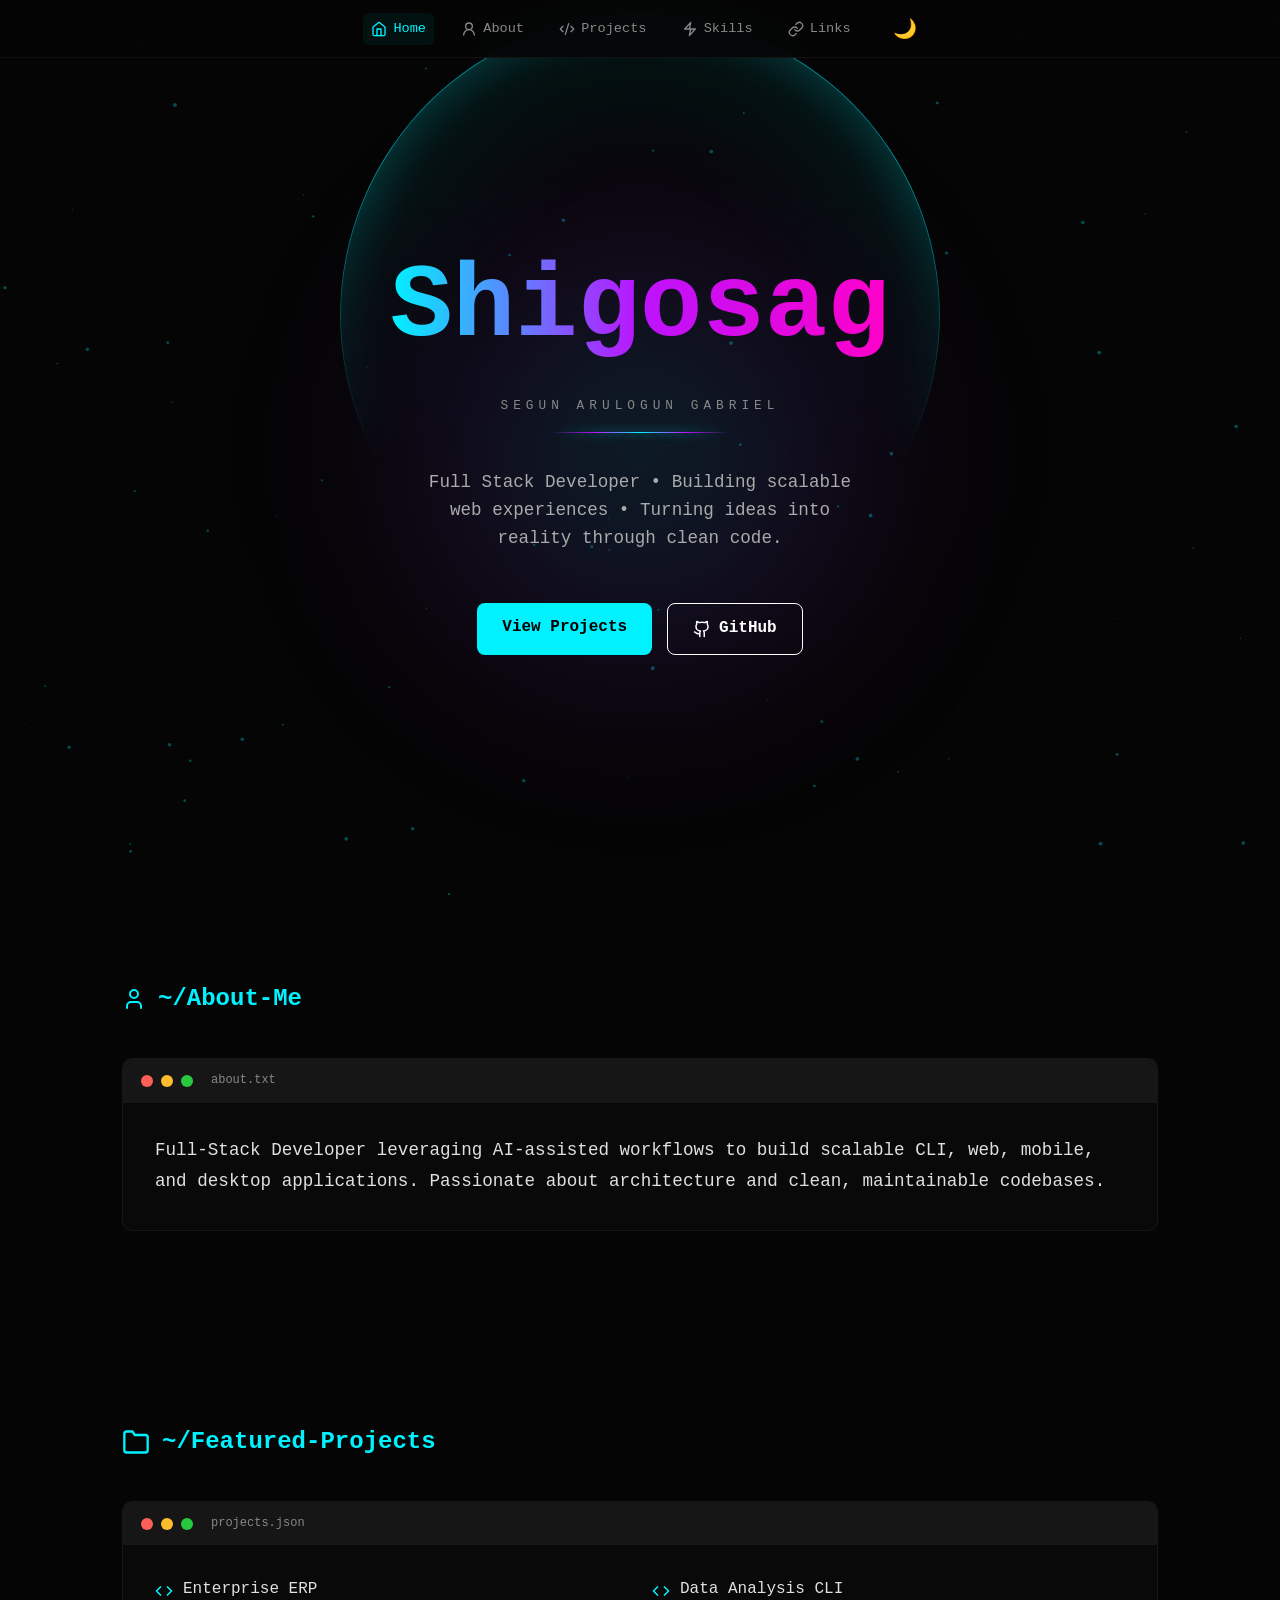
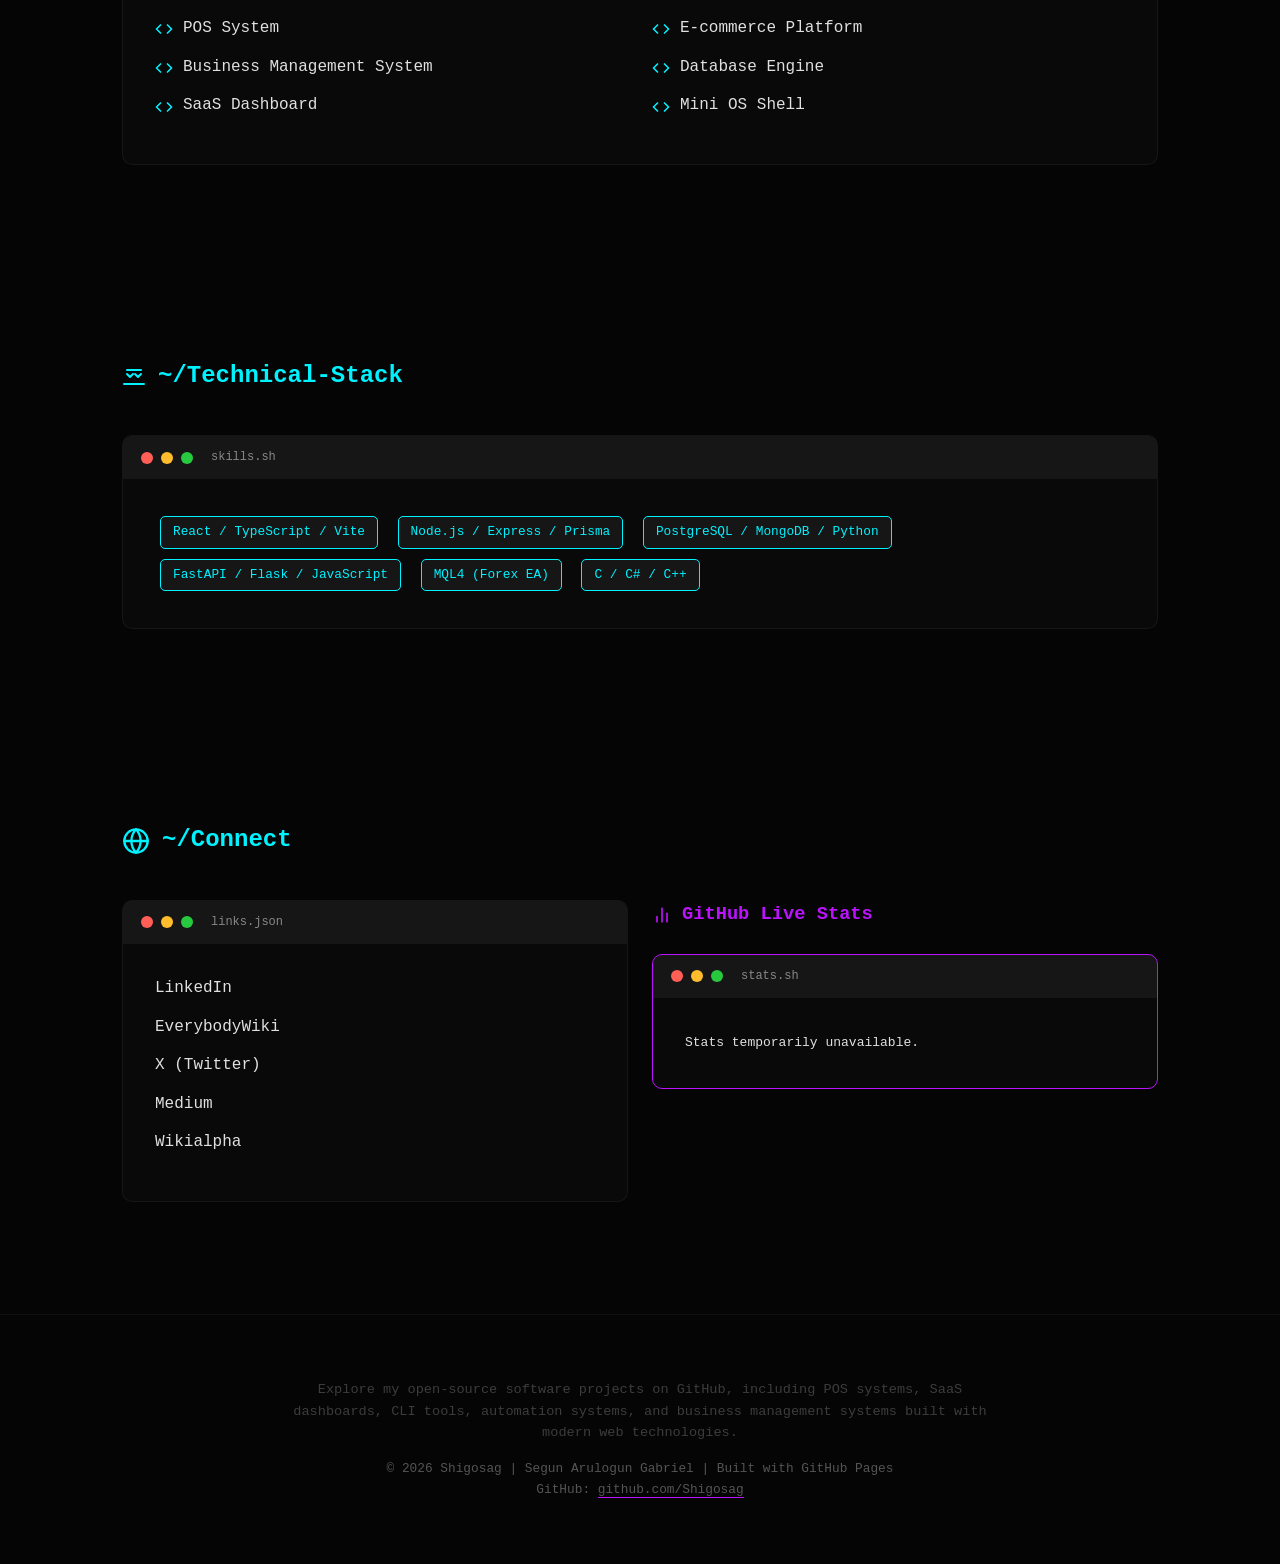
==== neonSphereCopy.html @ ab5c7b97 "Create neonSphereCopy.html" ====
<!DOCTYPE html>
<html lang="en">
<head>
  <meta charset="UTF-8" />
  <meta name="viewport" content="width=device-width, initial-scale=1.0" />

  <!-- SEO SCHEMA -->
  <script type="application/ld+json">
  {
    "@context": "https://schema.org",
    "@type": "Person",
    "name": "Segun Arulogun Gabriel",
    "alternateName": "Shigosag",
    "url": "https://shigosag.github.io",
    "jobTitle": "Entrepreneur, Civil Engineering Graduate, Forex Trader, Full-Stack Developer",
    "description": "Shigosag is a full-stack developer building SaaS, CLI tools, dashboards, and automation systems.",
    "sameAs": [
      "https://github.com/Shigosag",
      "https://github.com/Shigosag/Shigosag",
      "https://github.com/Shigosag?tab=repositories",
      "https://linkedin.com/in/segun-arulogun-gabriel-shigosag-506788a6",
      "https://about.me/Shigosag",
      "https://en.everybodywiki.com/Shigosag"
    ]
  }
  </script>
  
  <!-- SEO -->
  <meta name="description" content="Shigosag | Segun Arulogun Gabriel - Full-Stack Developer Full-Stack Developer building SaaS, dashboards, CLI tools, and automation systems. GitHub portfolio and projects." />
  <meta name="keywords" content="Shigosag, developer portfolio, full stack developer, React, Node.js, GitHub projects" />
  <meta name="author" content="Segun Arulogun Gabriel" />
  
  <!-- OpenGraph -->
  <meta property="og:title" content="Shigosag | Developer Portfolio" />
  <meta property="og:description" content="Full-Stack Developer Portfolio showcasing GitHub projects." />
  <meta property="og:type" content="website" />
  <meta property="og:url" content="https://shigosag.github.io" />
  <meta property="og:image" content="https://Shigosag.github.io/assets/magentaBlack.png" />

  <meta name="google-site-verification" content="LaGrHrJsvIYHFiWW0MfxQgDV_DBgHLH25xVqOlU0WjM" />
  <title>Shigosag | Developer Portfolio</title>

  <link rel="icon" type="image/png" sizes="32x32" href="https://shigosag.github.io/assets/magentaBlack.png">
  <link rel="icon" type="image/png" sizes="16x16" href="https://shigosag.github.io/assets/magentaBlack.png">
  <link rel="apple-touch-icon" sizes="180x180" href="https://shigosag.github.io/assets/magentaBlack.png">

    <style>
        :root {
            --bg: #050505;
            --card-bg: rgba(10, 10, 10, 0.9);
            --primary: #00f2ff;
            --secondary: #bc13fe;
            --accent: #ff00c8;
            --text: #e0e0e0;
            --glass: rgba(255, 255, 255, 0.05);
        }

        * { margin: 0; padding: 0; box-sizing: border-box; font-family: 'Inter', -apple-system, monospace; }
        
        body {
            background-color: var(--bg);
            color: var(--text);
            overflow-x: hidden;
            line-height: 1.6;
        }

        canvas { position: fixed; top: 0; left: 0; z-index: -1; }

        /* Sticky Navbar */
        nav {
            position: fixed; 
            top: 0; 
            left: 0;
            width: 100%; 
            z-index: 1000;
            background: rgba(5, 5, 5, 0.85); 
            backdrop-filter: blur(15px);
            -webkit-backdrop-filter: blur(15px);
            border-bottom: 1px solid var(--glass);
            display: flex; 
            justify-content: center; 
            align-items: center;
            padding: 0.8rem 5%;
            gap: 1.5rem;
        }

        .nav-links { display: flex; gap: 1.2rem; list-style: none; align-items: center; }
        .nav-links a { 
            text-decoration: none; 
            color: #888; 
            font-size: 0.85rem; 
            transition: 0.3s; 
            font-weight: 500;
            padding: 5px 8px;
            display: flex;
            align-items: center;
            gap: 6px;
            border-radius: 6px;
        }

        .nav-links svg { width: 16px; height: 16px; stroke-width: 2px; }
        
        .nav-links a.active, .nav-links a:hover { 
            color: var(--primary); 
            background: rgba(0, 242, 255, 0.05);
        }

        /* Hero Section Styling */
        header {
            position: relative;
            height: 100vh; 
            display: flex; 
            flex-direction: column;
            justify-content: center; 
            align-items: center; 
            text-align: center;
            overflow: hidden;
            padding: 0 20px;
        }

        /* HOLOGRAPHIC SPHERE / SEMI-DOME */
        .neon-sphere {
            position: absolute;
            width: clamp(300px, 60vw, 600px);
            height: clamp(300px, 60vw, 600px);
            border-radius: 50%;
            top: 35%;
            left: 50%;
            transform: translate(-50%, -50%);
            border: 1px solid rgba(0, 242, 255, 0.5);
            background: radial-gradient(circle at center, transparent 30%, rgba(0, 242, 255, 0.05) 60%, rgba(0, 242, 255, 0.15) 100%);
            box-shadow: 0 0 100px rgba(0, 242, 255, 0.5), inset 0 0 50px rgba(0, 242, 255, 0.2);
            -webkit-mask-image: linear-gradient(to bottom, black 30%, transparent 75%);
            mask-image: linear-gradient(to bottom, black 30%, transparent 75%);
            z-index: 1;
            pointer-events: none;
        }

        /* GRADIENT DIVIDER */
        .gradient-divider {
            width: 180px;
            height: 1.5px;
            background: linear-gradient(90deg, transparent, #bc13fe, #00f2ff, #bc13fe, transparent);
            margin: 15px auto;
            filter: drop-shadow(0 0 5px #00f2ff);
        }

        /* Large Glow Orb background */
        .glow-orb {
            position: absolute;
            width: 600px;
            height: 600px;
            background: radial-gradient(circle, rgba(0, 242, 255, 0.15) 0%, rgba(188, 19, 254, 0.1) 50%, transparent 70%);
            border-radius: 50%;
            filter: blur(80px);
            z-index: -1;
            pointer-events: none;
            animation: orb-pulse 6s infinite ease-in-out;
        }

        @keyframes orb-pulse {
            0%, 100% { transform: scale(1); opacity: 0.6; }
            50% { transform: scale(1.2); opacity: 0.9; }
        }

        .title-glitch {
            position: relative;
            z-index: 2;
            font-size: clamp(3rem, 10vw, 6.5rem);
            font-weight: 900;
            background: linear-gradient(to right, var(--primary), var(--secondary), var(--accent));
            -webkit-background-clip: text;
            -webkit-text-fill-color: transparent;
            animation: pulse 3s infinite;
            line-height: 1.2;
            padding-bottom: 0.1em;
        }

        @keyframes pulse {
            0%, 100% { opacity: 1; filter: drop-shadow(0 0 10px var(--primary)); }
            50% { opacity: 0.8; filter: drop-shadow(0 0 15px var(--secondary)); }
        }

        .terminal-card {
            background: var(--card-bg);
            border: 1px solid var(--glass);
            border-radius: 10px;
            overflow: hidden;
            margin-bottom: 2rem;
            backdrop-filter: blur(10px);
            transition: transform 0.3s ease, border-color 0.3s ease;
        }
        .terminal-card:hover { transform: translateY(-5px); border-color: var(--primary); }

        .target-flash {
            animation: flash-glow 1.5s ease-out;
        }

        @keyframes flash-glow {
            0% { box-shadow: 0 0 0px transparent; border-color: var(--glass); }
            30% { box-shadow: 0 0 30px var(--primary); border-color: var(--primary); }
            100% { box-shadow: 0 0 0px transparent; border-color: var(--glass); }
        }

        .terminal-header {
            background: rgba(255, 255, 255, 0.05);
            padding: 12px 18px;
            display: flex; gap: 8px;
            align-items: center;
        }
        .dot { width: 12px; height: 12px; border-radius: 50%; }
        .red { background: #ff5f56; } .yellow { background: #ffbd2e; } .green { background: #27c93f; }
        .terminal-body { padding: 2rem; }

        .container { max-width: 1100px; margin: 0 auto; padding: 5rem 2rem; }
        
        section, header {
            scroll-margin-top: 100px;
        }

        .grid { display: grid; grid-template-columns: repeat(auto-fit, minmax(300px, 1fr)); gap: 1.5rem; }

        .skills-tag {
            display: inline-block; padding: 5px 12px; margin: 5px;
            background: var(--glass); border: 1px solid var(--primary);
            border-radius: 5px; color: var(--primary); font-size: 0.8rem;
        }

        .btn-glow {
            padding: 12px 25px; border-radius: 8px; border: none;
            background: var(--primary); color: #000; font-weight: bold;
            cursor: pointer; transition: 0.3s; text-decoration: none;
            display: inline-block; margin-top: 1rem;
        }
        .btn-glow:hover { box-shadow: 0 0 20px var(--primary); }

        .list-unstyled { list-style: none; }
        .list-unstyled li { margin-bottom: 12px; display: flex; align-items: center; gap: 10px; }
        .list-unstyled a { color: var(--text); text-decoration: none; border-bottom: 1px solid transparent; display: flex; align-items: center; gap: 8px;}
        .list-unstyled a:hover { border-bottom: 1px solid var(--secondary); color: var(--secondary); }
        .list-unstyled svg { width: 18px; height: 18px; color: var(--primary); }

        footer { text-align: center; padding: 4rem; color: #555; font-size: 0.8rem; border-top: 1px solid var(--glass); }

        @media (max-width: 600px) {
            .nav-links { gap: 0.6rem; }
            .nav-links a span { display: inline !important; font-size: 0.65rem; } 
            .nav-links a { font-size: 0.7rem; gap: 3px; padding: 4px; flex-direction: column; }
            .nav-links svg { width: 14px; height: 14px; }
        }
    </style>
</head>
<body>

    <canvas id="particles"></canvas>

    <nav>
        <ul class="nav-links">
            <li><a href="#home" class="active">
                <svg xmlns="http://www.w3.org/2000/svg" viewBox="0 0 24 24" fill="none" stroke="currentColor" stroke-linecap="round" stroke-linejoin="round"><path d="m3 9 9-7 9 7v11a2 2 0 0 1-2 2H5a2 2 0 0 1-2-2z"/><polyline points="9 22 9 12 15 12 15 22"/></svg>
                <span>Home</span></a>
            </li>
            <li><a href="#about">
                <svg xmlns="http://www.w3.org/2000/svg" viewBox="0 0 24 24" fill="none" stroke="currentColor" stroke-linecap="round" stroke-linejoin="round"><circle cx="12" cy="8" r="5"/><path d="M20 21a8 8 0 0 0-16 0"/></svg>
                <span>About</span></a>
            </li>
            <li><a href="#projects">
                <svg xmlns="http://www.w3.org/2000/svg" viewBox="0 0 24 24" fill="none" stroke="currentColor" stroke-linecap="round" stroke-linejoin="round"><path d="m18 16 4-4-4-4"/><path d="m6 8-4 4 4 4"/><path d="m14.5 4-5 16"/></svg>
                <span>Projects</span></a>
            </li>
            <li><a href="#skills">
                <svg xmlns="http://www.w3.org/2000/svg" viewBox="0 0 24 24" fill="none" stroke="currentColor" stroke-linecap="round" stroke-linejoin="round"><path d="m13 2-2 10h9L11 22l2-10H4L13 2z"/></svg>
                <span>Skills</span></a>
            </li>
            <li><a href="#links">
                <svg xmlns="http://www.w3.org/2000/svg" viewBox="0 0 24 24" fill="none" stroke="currentColor" stroke-linecap="round" stroke-linejoin="round"><path d="M10 13a5 5 0 0 0 7.54.54l3-3a5 5 0 0 0-7.07-7.07l-1.72 1.71"/><path d="M14 11a5 5 0 0 0-7.54-.54l-3 3a5 5 0 0 0 7.07 7.07l1.71-1.71"/></svg>
                <span>Links</span></a>
            </li>
        </ul>
        <button onclick="toggleMode()" style="background:none; border:none; cursor:pointer; font-size:1.2rem; margin-left:10px">🌙</button>
    </nav>

    <header id="home">
        <div class="glow-orb"></div>
        
        <!-- HOLOGRAPHIC SPHERE / SEMI-DOME -->
        <div class="neon-sphere"></div>
        
        <h1 class="title-glitch" style="margin-bottom: 8px;">Shigosag</h1>
        
        <p style="letter-spacing: 5px; color: #888; margin-top: 8px; font-weight: 500; font-size: 0.8rem; position: relative; z-index: 2;">SEGUN ARULOGUN GABRIEL</p>
        
        <!-- GRADIENT DIVIDER -->
        <div class="gradient-divider"></div>

        <p style="margin-top: 20px; color: #aaa; text-align: center; line-height: 1.6; font-size: clamp(0.85rem, 2.8vw, 1.1rem); position: relative; z-index: 2;">
            <span style="display: block;">Full Stack Developer • Building scalable</span>
            <span style="display: block;">web experiences • Turning ideas into</span>
            <span style="display: block;">reality through clean code.</span>
        </p>
        
        <div style="margin-top: 35px; display: flex; gap: 15px; position: relative; z-index: 2;">
            <a href="#projects" class="btn-glow">View Projects</a>
            <a href="https://github.com/Shigosag" target="_blank" class="btn-glow github-btn" style="background:transparent; border:1px solid #fff; color:#fff; display: flex; align-items: center; gap: 8px;">
                <svg xmlns="http://www.w3.org/2000/svg" width="18" height="18" viewBox="0 0 24 24" fill="none" stroke="currentColor" stroke-width="2" stroke-linecap="round" stroke-linejoin="round"><path d="M15 22v-4a4.8 4.8 0 0 0-1-3.5c3 0 6-2 6-5.5.08-1.25-.27-2.48-1-3.5.28-1.15.28-2.35 0-3.5 0 0-1 0-3 1.5-2.64-.5-5.36-.5-8 0C6 2 5 2 5 2c-.3 1.15-.3 2.35 0 3.5A5.403 5.403 0 0 0 4 9c0 3.5 3 5.5 6 5.5-.39.49-.68 1.05-.85 1.65-.17.6-.22 1.23-.15 1.85v4"/><path d="M9 18c-4.51 2-5-2-7-2"/></svg>
                GitHub
            </a>
        </div>
    </header>

    <section class="container" id="about">
        <h2 style="margin-bottom: 2.5rem; color: var(--primary); display: flex; align-items: center; gap: 12px;">
            <svg xmlns="http://www.w3.org/2000/svg" width="24" height="24" viewBox="0 0 24 24" fill="none" stroke="currentColor" stroke-width="2" stroke-linecap="round" stroke-linejoin="round"><path d="M19 21v-2a4 4 0 0 0-4-4H9a4 4 0 0 0-4 4v2"/><circle cx="12" cy="7" r="4"/></svg>
            ~/About-Me
        </h2>
        <div class="terminal-card">
            <div class="terminal-header">
                <div class="dot red"></div><div class="dot yellow"></div><div class="dot green"></div>
                <span style="font-size: 0.75rem; color: #888; margin-left: 10px; font-family: monospace;">about.txt</span>
            </div>
            <div class="terminal-body">
                <p style="font-size: 1.1rem; line-height: 1.8;">
                    Full-Stack Developer leveraging AI-assisted workflows to build scalable CLI, web, mobile, and desktop applications. Passionate about architecture and clean, maintainable codebases.
                </p>
            </div>
        </div>
    </section>

    <section class="container" id="projects">
        <h2 style="margin-bottom: 2.5rem; color: var(--primary); display: flex; align-items: center; gap: 12px;">
            <svg xmlns="http://www.w3.org/2000/svg" width="28" height="28" viewBox="0 0 24 24" fill="none" stroke="currentColor" stroke-width="2" stroke-linecap="round" stroke-linejoin="round"><path d="M22 19a2 2 0 0 1-2 2H4a2 2 0 0 1-2-2V5a2 2 0 0 1 2-2h5l2 3h9a2 2 0 0 1 2 2z"/></svg>
            ~/Featured-Projects
        </h2>
        <div class="terminal-card">
            <div class="terminal-header">
                <div class="dot red"></div><div class="dot yellow"></div><div class="dot green"></div>
                <span style="font-size: 0.75rem; color: #888; margin-left: 10px; font-family: monospace;">projects.json</span>
            </div>
            <div class="terminal-body">
                <div class="grid">
                    <ul class="list-unstyled">
                        <li><svg viewBox="0 0 24 24" fill="none" stroke="currentColor" stroke-width="2"><polyline points="16 18 22 12 16 6"/><polyline points="8 6 2 12 8 18"/></svg><a href="https://github.com/Shigosag/ShigosagNexusERP" target="_blank">Enterprise ERP</a></li>
                        <li><svg viewBox="0 0 24 24" fill="none" stroke="currentColor" stroke-width="2"><polyline points="16 18 22 12 16 6"/><polyline points="8 6 2 12 8 18"/></svg><a href="https://github.com/Shigosag/Shigosag-Pos" target="_blank">POS System</a></li>
                        <li><svg viewBox="0 0 24 24" fill="none" stroke="currentColor" stroke-width="2"><polyline points="16 18 22 12 16 6"/><polyline points="8 6 2 12 8 18"/></svg><a href="https://github.com/Shigosag/Business-Management-System" target="_blank">Business Management System</a></li>
                        <li><svg viewBox="0 0 24 24" fill="none" stroke="currentColor" stroke-width="2"><polyline points="16 18 22 12 16 6"/><polyline points="8 6 2 12 8 18"/></svg><a href="https://github.com/Shigosag/Saasflow-Pro" target="_blank">SaaS Dashboard</a></li>
                    </ul>
                    <ul class="list-unstyled">
                        <li><svg viewBox="0 0 24 24" fill="none" stroke="currentColor" stroke-width="2"><polyline points="16 18 22 12 16 6"/><polyline points="8 6 2 12 8 18"/></svg><a href="https://github.com/Shigosag/AnalyticsCLI" target="_blank">Data Analysis CLI</a></li>
                        <li><svg viewBox="0 0 24 24" fill="none" stroke="currentColor" stroke-width="2"><polyline points="16 18 22 12 16 6"/><polyline points="8 6 2 12 8 18"/></svg><a href="https://github.com/Shigosag/Shigosag-Shop" target="_blank">E-commerce Platform</a></li>
                        <li><svg viewBox="0 0 24 24" fill="none" stroke="currentColor" stroke-width="2"><polyline points="16 18 22 12 16 6"/><polyline points="8 6 2 12 8 18"/></svg><a href="https://github.com/Shigosag/ShigosagDB" target="_blank">Database Engine</a></li>
                        <li><svg viewBox="0 0 24 24" fill="none" stroke="currentColor" stroke-width="2"><polyline points="16 18 22 12 16 6"/><polyline points="8 6 2 12 8 18"/></svg><a href="https://github.com/Shigosag/Mini-Shell" target="_blank">Mini OS Shell</a></li>
                    </ul>
                </div>
            </div>
        </div>
    </section>

    <section class="container" id="skills">
        <h2 style="margin-bottom: 2.5rem; color: var(--primary); display: flex; align-items: center; gap: 12px;">
            <svg xmlns="http://www.w3.org/2000/svg" width="24" height="24" viewBox="0 0 24 24" fill="none" stroke="currentColor" stroke-width="2" stroke-linecap="round" stroke-linejoin="round"><path d="M2 20h20"/><path d="m5 10 3 3 3-3"/><path d="m13 10 3 3 3-3"/><path d="M5 6h14"/></svg>
            ~/Technical-Stack
        </h2>
        <div class="terminal-card">
            <div class="terminal-header">
                <div class="dot red"></div><div class="dot yellow"></div><div class="dot green"></div>
                <span style="font-size: 0.75rem; color: #888; margin-left: 10px; font-family: monospace;">skills.sh</span>
            </div>
            <div class="terminal-body">
                <div class="skills">
                    <span class="skills-tag">React / TypeScript / Vite</span>
                    <span class="skills-tag">Node.js / Express / Prisma</span>
                    <span class="skills-tag">PostgreSQL / MongoDB / Python</span>
                    <span class="skills-tag">FastAPI / Flask / JavaScript</span>
                    <span class="skills-tag">MQL4 (Forex EA)</span>
                    <span class="skills-tag">C / C# / C++</span>
                </div>
            </div>
        </div>
    </section>

    <section class="container" id="links">
        <!-- Main Section Header -->
        <h2 style="margin-bottom: 2.5rem; color: var(--primary); display: flex; align-items: center; gap: 12px;">
            <svg xmlns="http://www.w3.org/2000/svg" width="28" height="28" viewBox="0 0 24 24" fill="none" stroke="currentColor" stroke-width="2" stroke-linecap="round" stroke-linejoin="round"><circle cx="12" cy="12" r="10"/><line x1="2" y1="12" x2="22" y2="12"/><path d="M12 2a15.3 15.3 0 0 1 4 10 15.3 15.3 0 0 1-4 10 15.3 15.3 0 0 1-4-10 15.3 15.3 0 0 1 4-10z"/></svg>
            ~/Connect
        </h2>

        <div class="grid">
            <!-- SOCIAL LINKS CARD -->
            <div class="terminal-card">
                <div class="terminal-header">
                    <div class="dot red"></div><div class="dot yellow"></div><div class="dot green"></div>
                    <span style="font-size: 0.75rem; color: #888; margin-left: 10px; font-family: monospace;">links.json</span>
                </div>
                <div class="terminal-body">
                    <ul class="list-unstyled">
                        <li><a href="https://linkedin.com/in/segun-arulogun-gabriel-shigosag-506788a6" target="_blank">LinkedIn</a></li>
                        <li><a href="https://en.everybodywiki.com/Shigosag" target="_blank">EverybodyWiki</a></li>
                        <li><a href="https://x.com/@Shigosag" target="_blank">X (Twitter)</a></li>
                        <li><a href="https://medium.com/@Shigosag" target="_blank">Medium</a></li>
                        <li><a href="https://wikialpha.co/wiki/Shigosag" target="_blank">Wikialpha</a></li>
                    </ul>
                </div>
            </div>

            <!-- GITHUB STATS CARD -->
       <div>
            <h3 style="color: var(--secondary); margin-bottom: 1.5rem; display: flex; align-items: center; gap: 10px;">
                 <svg xmlns="http://www.w3.org/2000/svg" width="20" height="20" viewBox="0 0 24 24" fill="none" stroke="currentColor" stroke-width="2" stroke-linecap="round" stroke-linejoin="round"><line x1="18" y1="20" x2="18" y2="10"/><line x1="12" y1="20" x2="12" y2="4"/><line x1="6" y1="20" x2="6" y2="14"/></svg>
                 GitHub Live Stats
            </h3>
            <div class="terminal-card" style="border-color: var(--secondary);">
                <div class="terminal-header">
                    <div class="dot red"></div><div class="dot yellow"></div><div class="dot green"></div>
                    <span style="font-size: 0.75rem; color: #888; margin-left: 10px; font-family: monospace;">stats.sh</span>
                </div>
                <div class="terminal-body">                    
                    <div id="github-stats-box" style="font-family: monospace; color: var(--text); line-height: 2;">
                        <div id="repos">📦 Public Repos: Loading...</div>
                        <div id="followers">👥 Followers: Loading...</div>
                        <div id="gists">📝 Public Gists: Loading...</div>
                        <a href="https://github.com/Shigosag" target="_blank" class="btn-glow" style="margin-top: 15px; font-size: 0.8rem; padding: 8px 15px; background: var(--secondary); color: #fff;">Visit Profile</a>
                       </div>
                    </div>
                </div>
            </div>
        </div>
    </section>

    <footer>
        <!-- SEO Description -->
        <p style="max-width: 700px; margin: 0 auto 15px; opacity: 0.7; font-size: 0.85rem;">
            Explore my open-source software projects on GitHub, including POS systems, SaaS dashboards, 
            CLI tools, automation systems, and business management systems built with modern web technologies.
        </p>
        <p>© 2026 Shigosag | Segun Arulogun Gabriel | Built with GitHub Pages</p>
        <p>GitHub: <a href="https://github.com/Shigosag" target="_blank" style="color: inherit; text-decoration: none; border-bottom: 1px solid var(--secondary);">github.com/Shigosag</a></p>
    </footer>

    <script>
        const canvas = document.getElementById('particles');
        const ctx = canvas.getContext('2d');
        let particles = [];

        function initParticles() {
            canvas.width = window.innerWidth;
            canvas.height = window.innerHeight;
            particles = [];
            for (let i = 0; i < 100; i++) {
                particles.push({
                    x: Math.random() * canvas.width,
                    y: Math.random() * canvas.height,
                    size: Math.random() * 2,
                    speedX: (Math.random() - 0.5) * 0.5,
                    speedY: (Math.random() - 0.5) * 0.5
                });
            }
        }

        function animate() {
            ctx.clearRect(0, 0, canvas.width, canvas.height);
            ctx.fillStyle = 'rgba(0, 242, 255, 0.3)';
            particles.forEach(p => {
                p.x += p.speedX; p.y += p.speedY;
                if (p.x < 0 || p.x > canvas.width) p.speedX *= -1;
                if (p.y < 0 || p.y > canvas.height) p.speedY *= -1;
                ctx.beginPath(); ctx.arc(p.x, p.y, p.size, 0, Math.PI * 2); ctx.fill();
            });
            requestAnimationFrame(animate);
        }

        const sections = document.querySelectorAll('section, header');
        const navLi = document.querySelectorAll('.nav-links a');
        
        window.onscroll = () => {
            let current = "";
            if ((window.innerHeight + window.scrollY) >= document.body.offsetHeight - 60) {
                current = "links";
            } else {
                sections.forEach(section => {
                    const sectionTop = section.offsetTop;
                    if (window.scrollY >= sectionTop - 150) {
                        current = section.getAttribute('id');
                    }
                });
            }

            // UPDATES THE URL HASH
            if (current) history.replaceState(null, null, `#${current}`);
          
            navLi.forEach(a => {
                a.classList.remove('active');
                if (a.getAttribute('href') === `#${current}`) {
                    a.classList.add('active');
                }
            });
        };

        navLi.forEach(link => {
            link.addEventListener('click', (e) => {
                e.preventDefault();
                const targetId = link.getAttribute('href');
                const targetSection = document.querySelector(targetId);
                if (targetSection) {
                    targetSection.scrollIntoView({ behavior: 'smooth' });
                    navLi.forEach(nav => nav.classList.remove('active'));
                    link.classList.add('active');
                    const card = targetSection.querySelector('.terminal-card');
                    if (card) {
                        card.classList.remove('target-flash');
                        void card.offsetWidth;
                        card.classList.add('target-flash');
                    }
                }
            });
        });

        window.addEventListener('resize', initParticles);
        initParticles();
        animate();

        function toggleMode() {
            const html = document.documentElement;
            const isLight = html.classList.toggle('light-mode');

            html.style.filter = isLight ? 'invert(1)' : 'invert(0)';
          
            // Toggle the emoji too
            const btn = document.querySelector('nav button');
            btn.innerText = isLight ? '☀️' : '🌙';
        }

        // Fetch GitHub Stats
        const username = 'Shigosag';
        fetch(`https://api.github.com/users/${username}`)
            .then(res => res.json())
            .then(d => {
                document.getElementById("repos").innerText = "📦 Public Repos: " + (d.public_repos || 0);
                document.getElementById("followers").innerText = "👥 Followers: " + (d.followers || 0);
                document.getElementById("gists").innerText = "📝 Public Gists: " + (d.public_gists || 0);
            })
            .catch(() => {
                document.getElementById("github-stats-box").innerText = "Stats temporarily unavailable.";
            });
    </script>
</body>
</html>
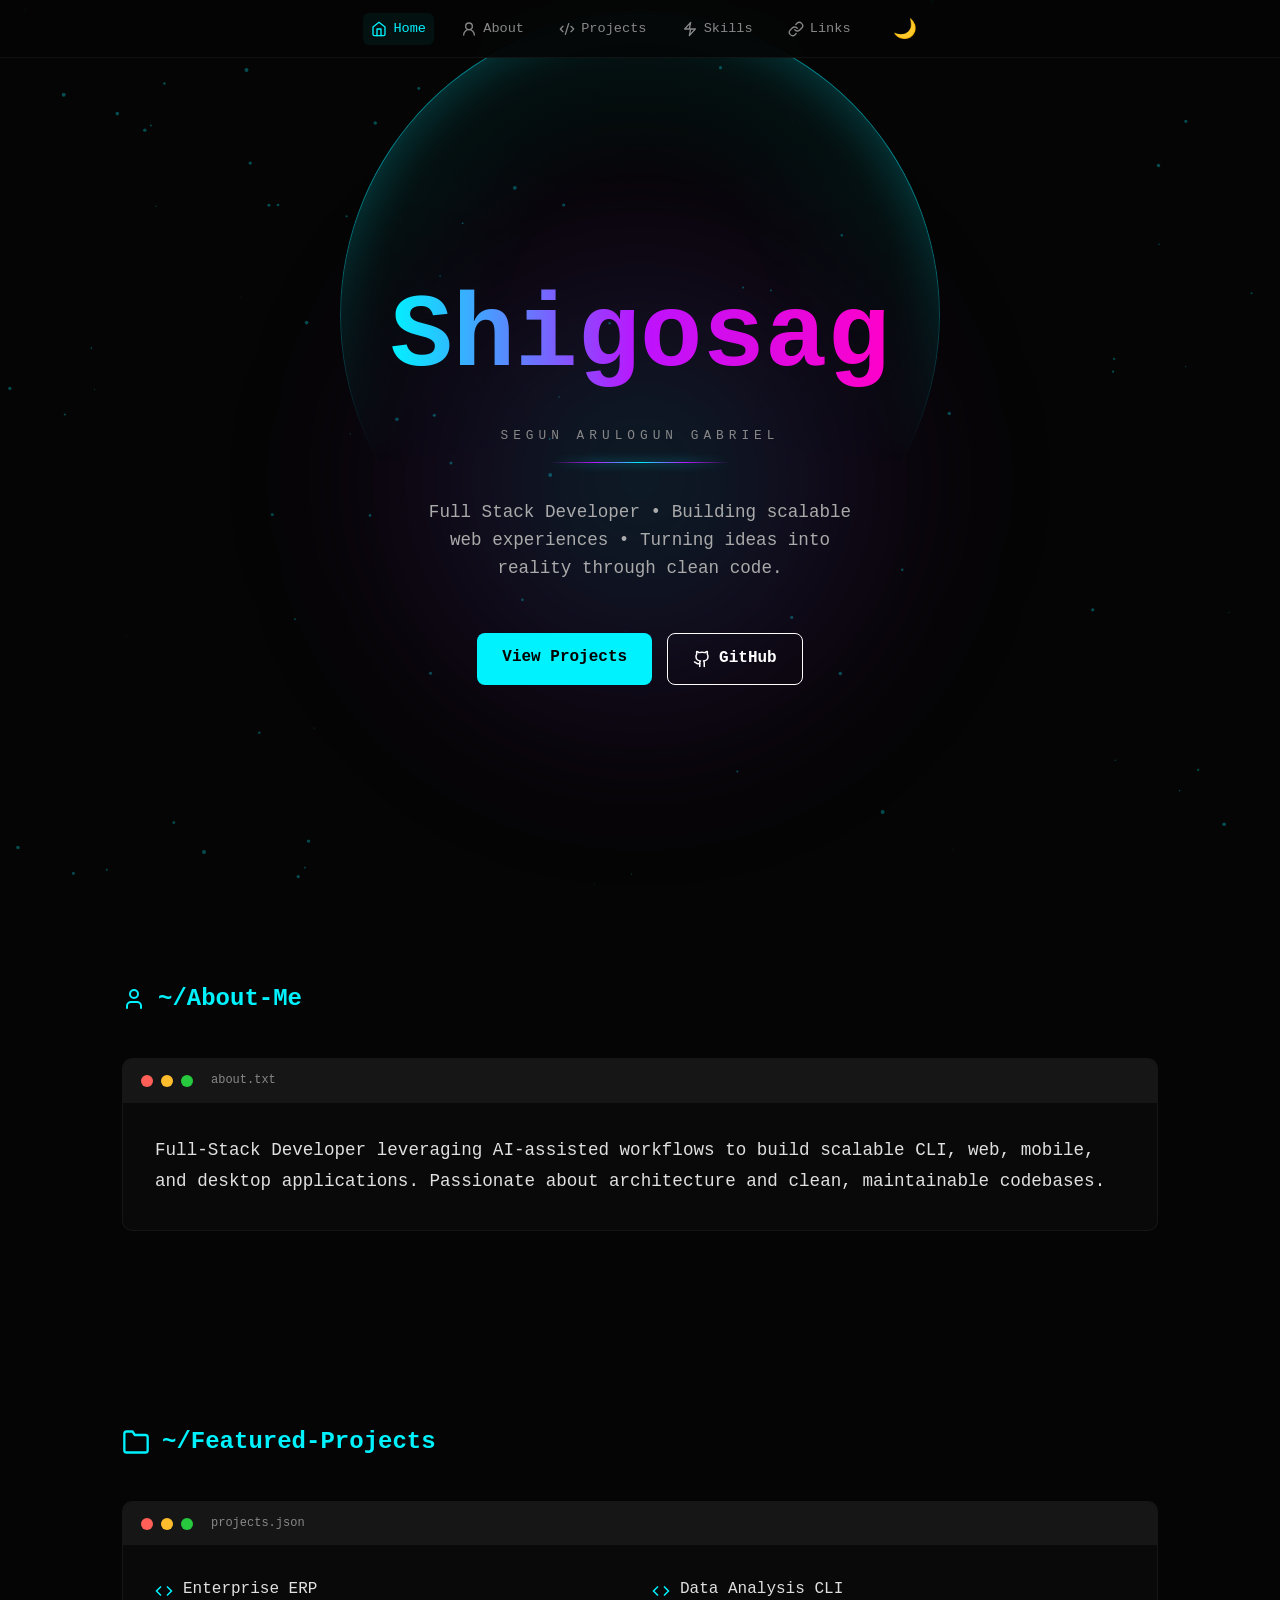
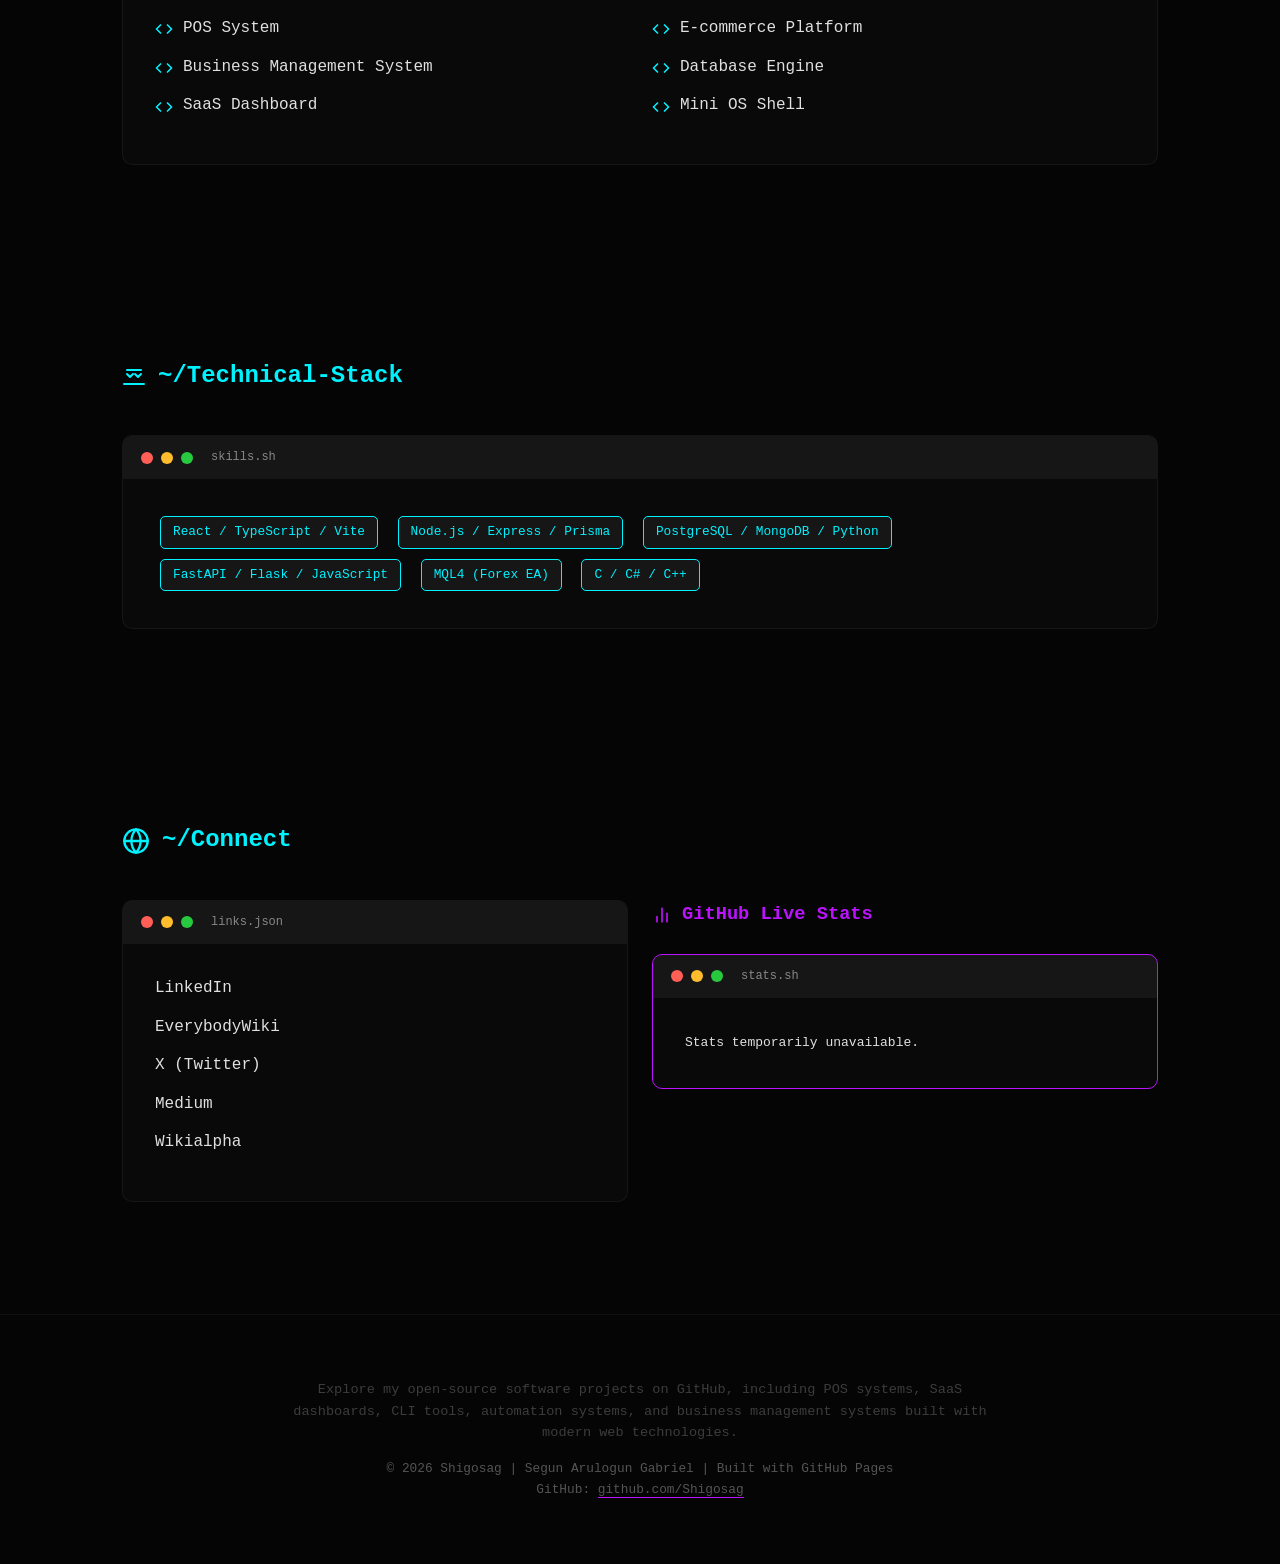
==== commit 141cadee: "Update neonSphereCopy.html" ====
--- a/neonSphereCopy.html
+++ b/neonSphereCopy.html
@@ -108,14 +108,14 @@
         /* Hero Section Styling */
         header {
             position: relative;
-            height: 100vh; 
+            min-height: 100vh; 
             display: flex; 
             flex-direction: column;
             justify-content: center; 
             align-items: center; 
             text-align: center;
             overflow: hidden;
-            padding: 0 20px;
+            padding: 100px 20px 40px 20px;
         }
 
         /* HOLOGRAPHIC SPHERE / SEMI-DOME */
@@ -247,6 +247,19 @@
             .nav-links a span { display: inline !important; font-size: 0.65rem; } 
             .nav-links a { font-size: 0.7rem; gap: 3px; padding: 4px; flex-direction: column; }
             .nav-links svg { width: 14px; height: 14px; }
+        }
+
+        /* Fix for landscape/rotated mobile view */
+        @media (max-height: 500px) and (orientation: landscape) {
+            header {
+                padding-top: 120px; /* Extra space for the navbar in landscape */
+            }
+            .neon-sphere {
+                top: 60%; /* Moves the sphere lower so it doesn't hide under nav */
+            }
+            .title-glitch {
+                font-size: clamp(2rem, 8vw, 4rem); /* Slightly smaller text for landscape */
+            }
         }
     </style>
 </head>
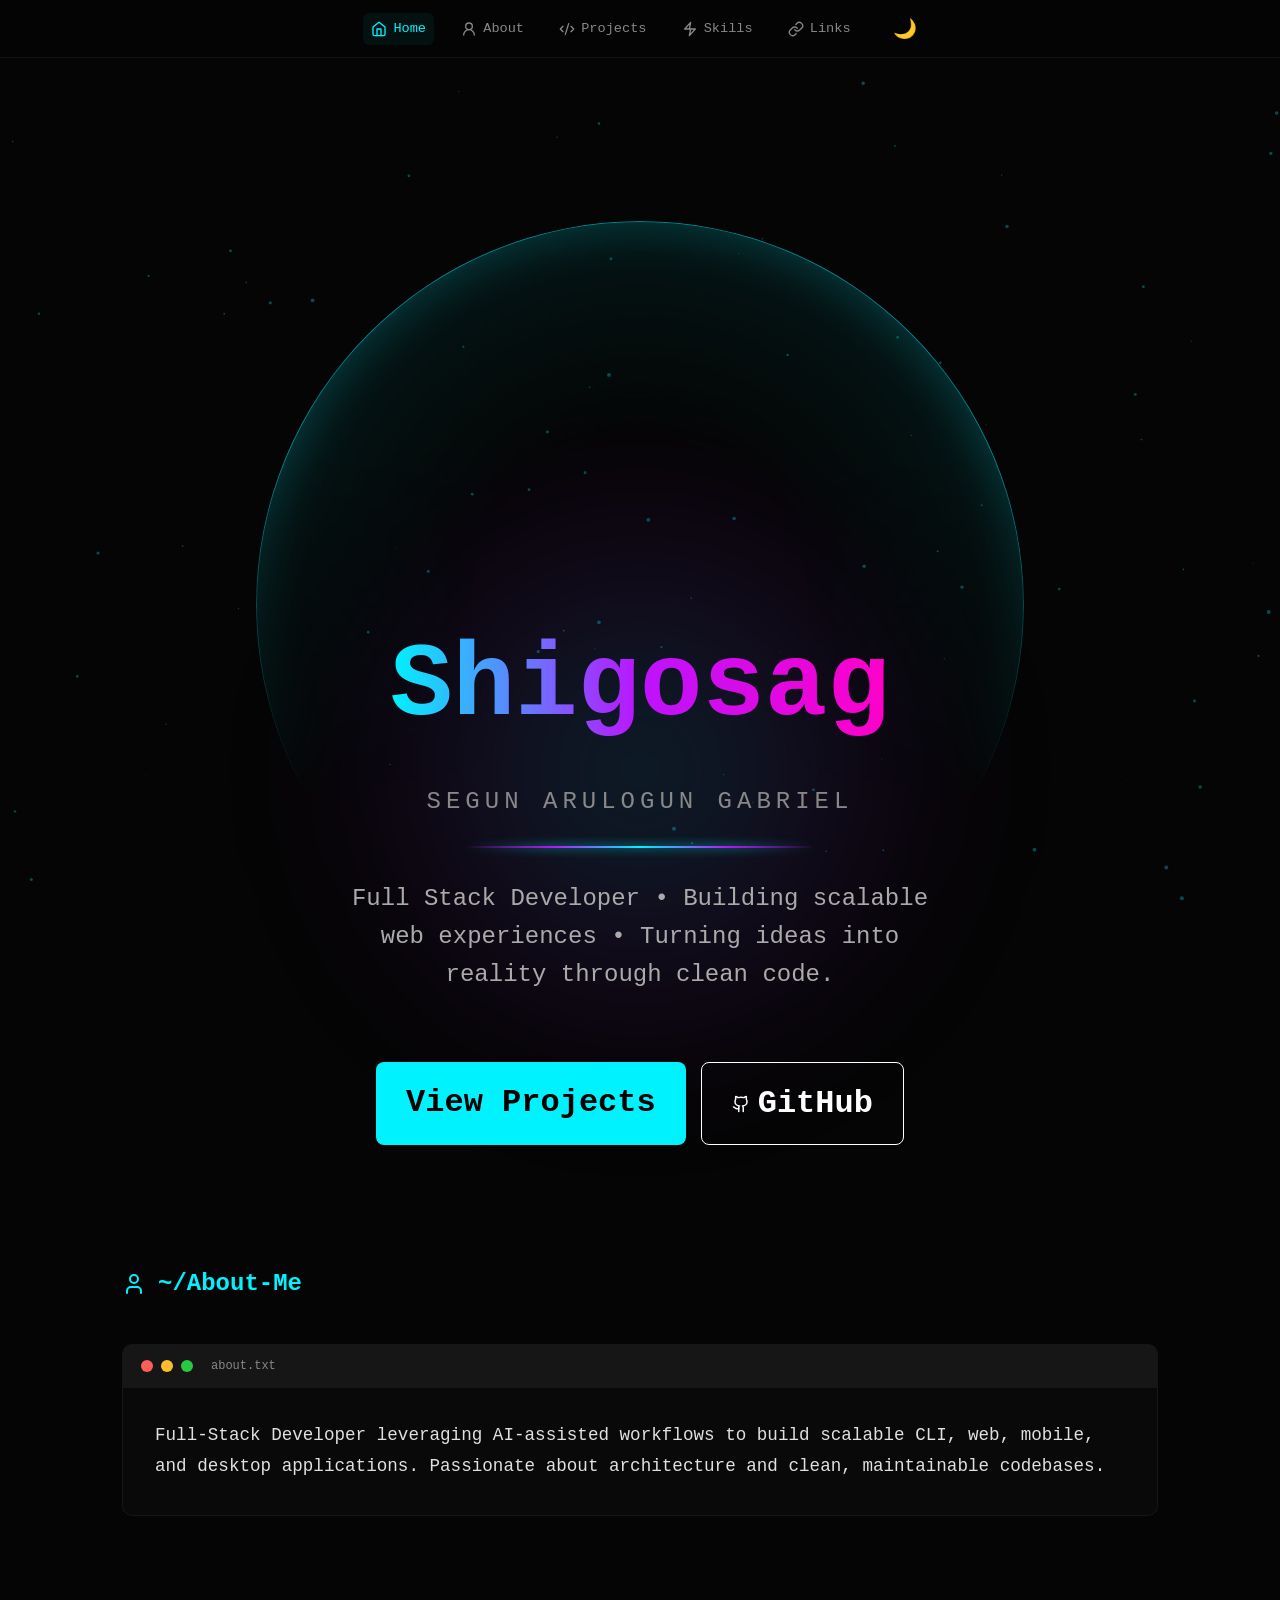
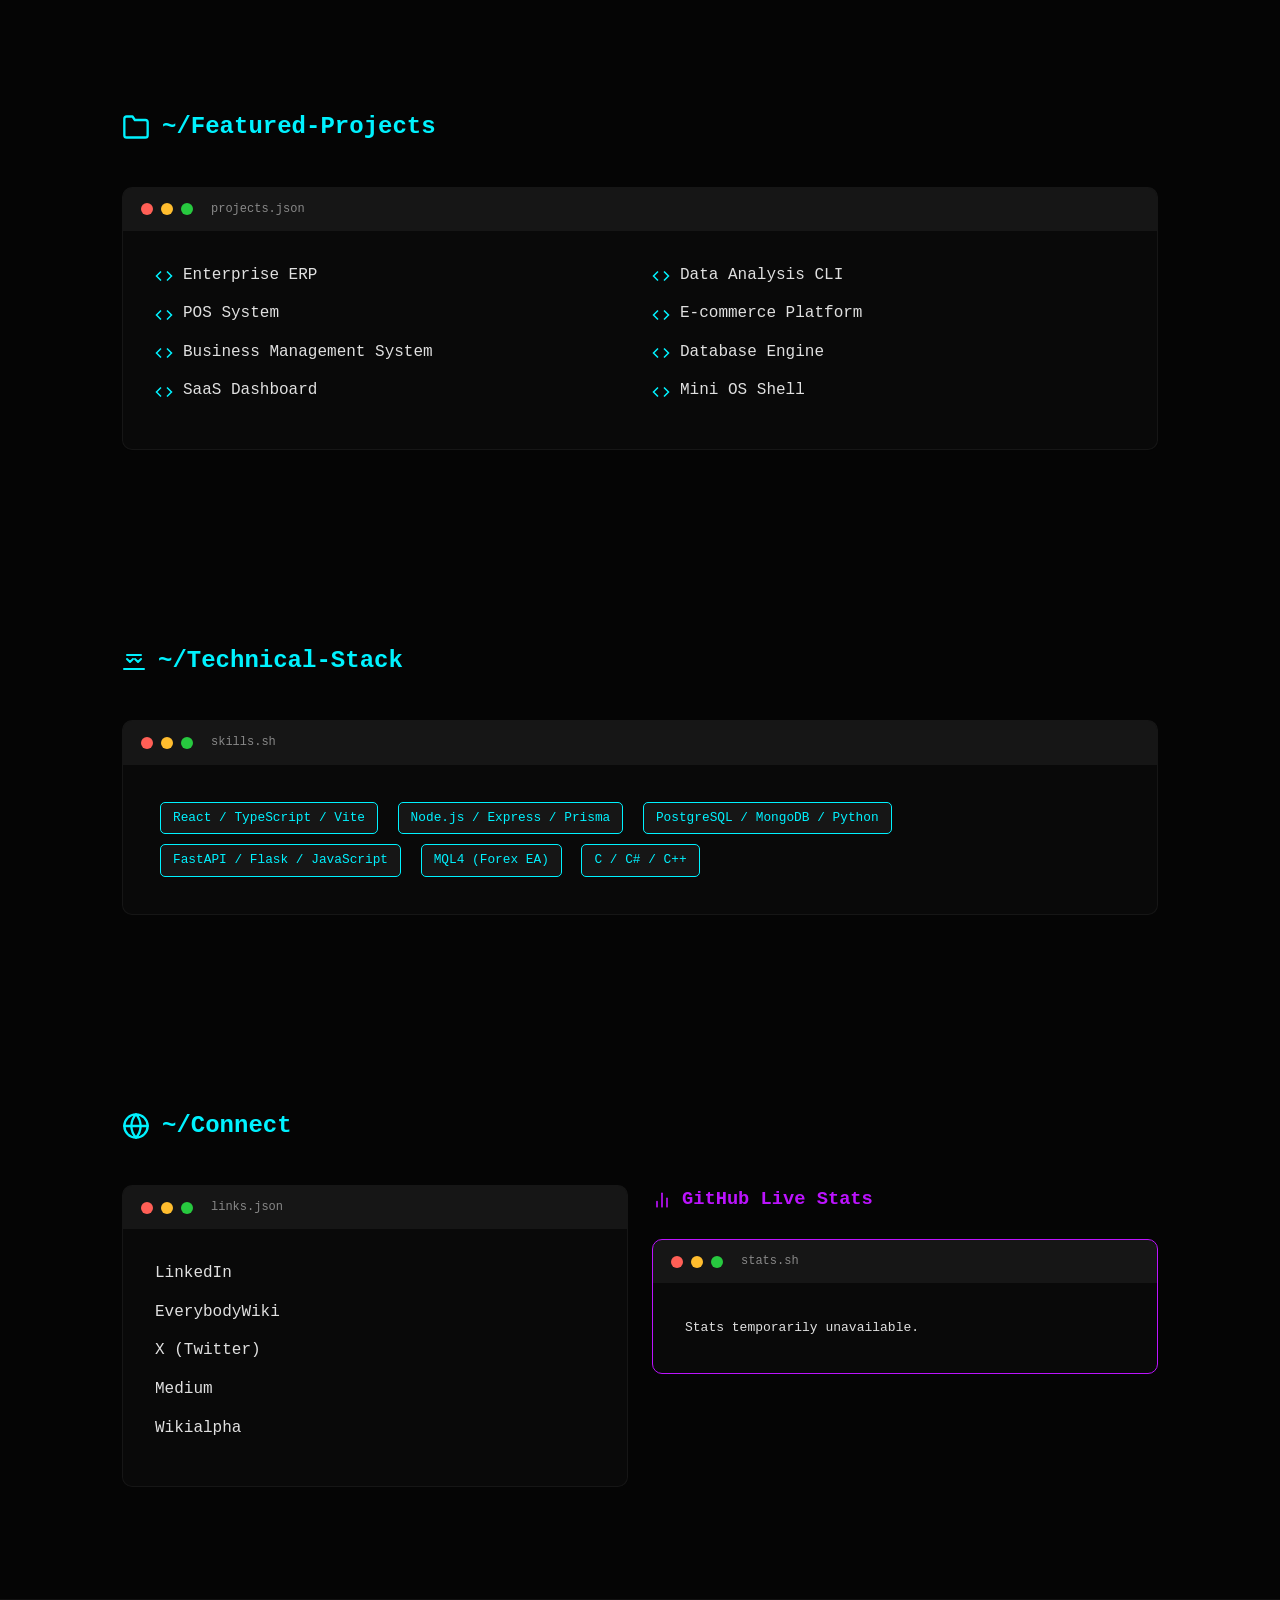
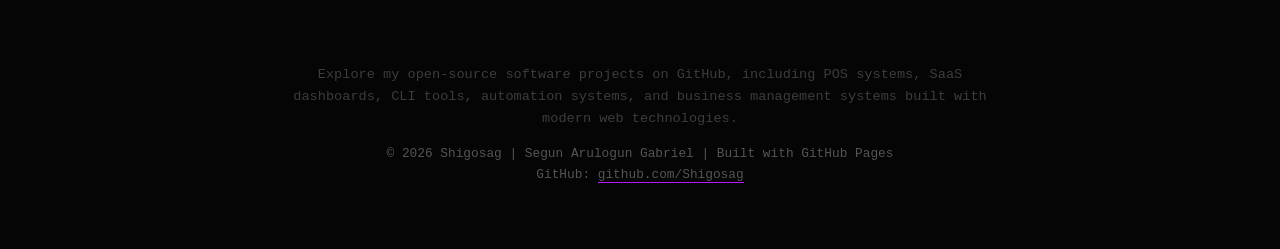
==== commit 0e193549: "Update neonSphereCopy.html" ====
--- a/neonSphereCopy.html
+++ b/neonSphereCopy.html
@@ -37,14 +37,17 @@
   <meta property="og:url" content="https://shigosag.github.io" />
   <meta property="og:image" content="https://Shigosag.github.io/assets/magentaBlack.png" />
 
+  <!-- GOOGLE VERIFICATION -->
   <meta name="google-site-verification" content="LaGrHrJsvIYHFiWW0MfxQgDV_DBgHLH25xVqOlU0WjM" />
   <title>Shigosag | Developer Portfolio</title>
 
+  <!-- FAVICONS -->
   <link rel="icon" type="image/png" sizes="32x32" href="https://shigosag.github.io/assets/magentaBlack.png">
   <link rel="icon" type="image/png" sizes="16x16" href="https://shigosag.github.io/assets/magentaBlack.png">
   <link rel="apple-touch-icon" sizes="180x180" href="https://shigosag.github.io/assets/magentaBlack.png">
 
     <style>
+        /* VARIABLES */
         :root {
             --bg: #050505;
             --card-bg: rgba(10, 10, 10, 0.9);
@@ -55,6 +58,7 @@
             --glass: rgba(255, 255, 255, 0.05);
         }
 
+        /* RESET & GLOBAL STYLES */
         * { margin: 0; padding: 0; box-sizing: border-box; font-family: 'Inter', -apple-system, monospace; }
         
         body {
@@ -64,9 +68,10 @@
             line-height: 1.6;
         }
 
+        /* BACKGROUND PARTICLES CANVAS */
         canvas { position: fixed; top: 0; left: 0; z-index: -1; }
 
-        /* Sticky Navbar */
+        /* STICKY NAVBAR STYLES */
         nav {
             position: fixed; 
             top: 0; 
@@ -105,7 +110,7 @@
             background: rgba(0, 242, 255, 0.05);
         }
 
-        /* Hero Section Styling */
+        /* HERO SECTION STYLING */
         header {
             position: relative;
             min-height: 100vh; 
@@ -115,16 +120,32 @@
             align-items: center; 
             text-align: center;
             overflow: hidden;
-            padding: 100px 20px 40px 20px;
-        }
-
+            padding: clamp(80px, 12vw, 200px) 20px 40px 20px; 
+        }
+
+        .hero-container {
+            position: relative;
+            width: 100%;
+            display: flex;
+            flex-direction: column;
+            align-items: center;
+            z-index: 2;
+        }
+
+        .text-block {
+            display: flex;
+            flex-direction: column;
+            align-items: center; 
+            margin-top: clamp(1px, 12vw, 160px); 
+        }
+      
         /* HOLOGRAPHIC SPHERE / SEMI-DOME */
         .neon-sphere {
             position: absolute;
-            width: clamp(300px, 60vw, 600px);
-            height: clamp(300px, 60vw, 600px);
+            width: clamp(300px, 60vw, 800px);
+            height: clamp(300px, 60vw, 800px);
             border-radius: 50%;
-            top: 35%;
+            top: 20%;
             left: 50%;
             transform: translate(-50%, -50%);
             border: 1px solid rgba(0, 242, 255, 0.5);
@@ -138,14 +159,17 @@
 
         /* GRADIENT DIVIDER */
         .gradient-divider {
-            width: 180px;
+            width: clamp(180px, 30vw, 350px);
             height: 1.5px;
             background: linear-gradient(90deg, transparent, #bc13fe, #00f2ff, #bc13fe, transparent);
-            margin: 15px auto;
+            margin-top: clamp(20px, 2vw, 25px);
+            margin-bottom: 0; 
+            margin-left: auto;
+            margin-right: auto;
             filter: drop-shadow(0 0 5px #00f2ff);
         }
 
-        /* Large Glow Orb background */
+        /* GLOW ORB BACKGROUND */
         .glow-orb {
             position: absolute;
             width: 600px;
@@ -163,11 +187,13 @@
             50% { transform: scale(1.2); opacity: 0.9; }
         }
 
+        /* TYPOGRAPHY ANIMATION */
         .title-glitch {
             position: relative;
             z-index: 2;
-            font-size: clamp(3rem, 10vw, 6.5rem);
+            font-size: clamp(3rem, 9vw, 6.5rem);
             font-weight: 900;
+            margin-bottom: clamp(4px, 1vw, 12px); 
             background: linear-gradient(to right, var(--primary), var(--secondary), var(--accent));
             -webkit-background-clip: text;
             -webkit-text-fill-color: transparent;
@@ -176,11 +202,44 @@
             padding-bottom: 0.1em;
         }
 
+        /* SUBTITLE STYLING */
+        .subtitle {
+            color: #888;
+            font-weight: 500;
+            z-index: 2;
+            position: relative;
+            font-size: clamp(0.85rem, 2.6vw, 1.5rem); 
+            letter-spacing: clamp(3px, 0.5vw, 5px);
+            margin-top: clamp(4px, 1vw, 12px);
+        }
+
+        /* DESCRIPTION STYLING */
+        .description {
+            color: #aaa;
+            line-height: 1.6;
+            z-index: 2;
+            position: relative;
+            font-size: clamp(0.85rem, 2.8vw, 1.5rem);
+            margin-top: clamp(30px, 2.5vw, 40px);
+        }
+
+        .description span { display: block; }
+
+        /* BUTTON GROUP STYLING */
+        .button-group {
+            display: flex; 
+            gap: 15px; 
+            z-index: 2; 
+            position: relative;
+            margin-top: clamp(25px, 4vw, 60px); 
+        }
+      
         @keyframes pulse {
             0%, 100% { opacity: 1; filter: drop-shadow(0 0 10px var(--primary)); }
             50% { opacity: 0.8; filter: drop-shadow(0 0 15px var(--secondary)); }
         }
 
+        /* TERMINAL CARD */
         .terminal-card {
             background: var(--card-bg);
             border: 1px solid var(--glass);
@@ -192,6 +251,7 @@
         }
         .terminal-card:hover { transform: translateY(-5px); border-color: var(--primary); }
 
+        /* FLASH EFFECT FOR NAVIGATION SELECTION */
         .target-flash {
             animation: flash-glow 1.5s ease-out;
         }
@@ -212,6 +272,7 @@
         .red { background: #ff5f56; } .yellow { background: #ffbd2e; } .green { background: #27c93f; }
         .terminal-body { padding: 2rem; }
 
+        /* LAYOUT CONTAINERS */
         .container { max-width: 1100px; margin: 0 auto; padding: 5rem 2rem; }
         
         section, header {
@@ -220,14 +281,19 @@
 
         .grid { display: grid; grid-template-columns: repeat(auto-fit, minmax(300px, 1fr)); gap: 1.5rem; }
 
+        /* SKILLS TAGS */
         .skills-tag {
             display: inline-block; padding: 5px 12px; margin: 5px;
             background: var(--glass); border: 1px solid var(--primary);
             border-radius: 5px; color: var(--primary); font-size: 0.8rem;
         }
 
+        /* BUTTONS */
         .btn-glow {
-            padding: 12px 25px; border-radius: 8px; border: none;
+            padding: clamp(10px, 1.2vw, 15px) clamp(20px, 2.5vw, 30px);
+            font-size: clamp(1rem, 2.5vw, 3rem);
+            margin-top: 35px;
+            border-radius: 8px; border: none;
             background: var(--primary); color: #000; font-weight: bold;
             cursor: pointer; transition: 0.3s; text-decoration: none;
             display: inline-block; margin-top: 1rem;
@@ -242,6 +308,7 @@
 
         footer { text-align: center; padding: 4rem; color: #555; font-size: 0.8rem; border-top: 1px solid var(--glass); }
 
+        /* RESPONSIVE MEDIA QUERIES */
         @media (max-width: 600px) {
             .nav-links { gap: 0.6rem; }
             .nav-links a span { display: inline !important; font-size: 0.65rem; } 
@@ -249,24 +316,32 @@
             .nav-links svg { width: 14px; height: 14px; }
         }
 
-        /* Fix for landscape/rotated mobile view */
-        @media (max-height: 500px) and (orientation: landscape) {
+        /* LANDSCAPE MODE ADJUSTMENTS */
+        @media (orientation: landscape) and (max-height: 600px) {
             header {
-                padding-top: 120px; /* Extra space for the navbar in landscape */
+                padding-top: 270px !important;
+                justify-content: flex-start !important;
             }
-            .neon-sphere {
-                top: 60%; /* Moves the sphere lower so it doesn't hide under nav */
+            .text-block {
+                margin-top: 100px !important; 
             }
-            .title-glitch {
-                font-size: clamp(2rem, 8vw, 4rem); /* Slightly smaller text for landscape */
+        }
+
+        /* DESKTOP MODE ADJUSTMENTS */
+        @media (min-width: 1024px) {
+            header {
+                padding-top: 470px !important;
+                justify-content: flex-start !important;
             }
         }
     </style>
 </head>
 <body>
 
+    <!-- Canvas for particle animation background -->
     <canvas id="particles"></canvas>
 
+    <!-- NAVIGATION BAR -->
     <nav>
         <ul class="nav-links">
             <li><a href="#home" class="active">
@@ -290,37 +365,36 @@
                 <span>Links</span></a>
             </li>
         </ul>
+        <!-- THEME TOGGLE BUTTON -->
         <button onclick="toggleMode()" style="background:none; border:none; cursor:pointer; font-size:1.2rem; margin-left:10px">🌙</button>
     </nav>
 
+    <!-- HERO SECTION -->
     <header id="home">
         <div class="glow-orb"></div>
-        
-        <!-- HOLOGRAPHIC SPHERE / SEMI-DOME -->
-        <div class="neon-sphere"></div>
-        
-        <h1 class="title-glitch" style="margin-bottom: 8px;">Shigosag</h1>
-        
-        <p style="letter-spacing: 5px; color: #888; margin-top: 8px; font-weight: 500; font-size: 0.8rem; position: relative; z-index: 2;">SEGUN ARULOGUN GABRIEL</p>
-        
-        <!-- GRADIENT DIVIDER -->
-        <div class="gradient-divider"></div>
-
-        <p style="margin-top: 20px; color: #aaa; text-align: center; line-height: 1.6; font-size: clamp(0.85rem, 2.8vw, 1.1rem); position: relative; z-index: 2;">
-            <span style="display: block;">Full Stack Developer • Building scalable</span>
-            <span style="display: block;">web experiences • Turning ideas into</span>
-            <span style="display: block;">reality through clean code.</span>
-        </p>
-        
-        <div style="margin-top: 35px; display: flex; gap: 15px; position: relative; z-index: 2;">
-            <a href="#projects" class="btn-glow">View Projects</a>
-            <a href="https://github.com/Shigosag" target="_blank" class="btn-glow github-btn" style="background:transparent; border:1px solid #fff; color:#fff; display: flex; align-items: center; gap: 8px;">
-                <svg xmlns="http://www.w3.org/2000/svg" width="18" height="18" viewBox="0 0 24 24" fill="none" stroke="currentColor" stroke-width="2" stroke-linecap="round" stroke-linejoin="round"><path d="M15 22v-4a4.8 4.8 0 0 0-1-3.5c3 0 6-2 6-5.5.08-1.25-.27-2.48-1-3.5.28-1.15.28-2.35 0-3.5 0 0-1 0-3 1.5-2.64-.5-5.36-.5-8 0C6 2 5 2 5 2c-.3 1.15-.3 2.35 0 3.5A5.403 5.403 0 0 0 4 9c0 3.5 3 5.5 6 5.5-.39.49-.68 1.05-.85 1.65-.17.6-.22 1.23-.15 1.85v4"/><path d="M9 18c-4.51 2-5-2-7-2"/></svg>
-                GitHub
-            </a>
+        <div class="hero-container" style="position: relative; width: 100%;">
+            <div class="neon-sphere"></div>
+            <div class="text-block">
+                <h1 class="title-glitch">Shigosag</h1>
+                <p class="subtitle">SEGUN ARULOGUN GABRIEL</p>
+                <div class="gradient-divider"></div>
+                <p class="description">
+                    <span style="display: block;">Full Stack Developer • Building scalable</span>
+                    <span style="display: block;">web experiences • Turning ideas into</span>
+                    <span style="display: block;">reality through clean code.</span>
+                </p>
+                <div class="button-group">
+                    <a href="#projects" class="btn-glow">View Projects</a>
+                    <a href="https://github.com/Shigosag" target="_blank" class="btn-glow github-btn" style="background:transparent; border:1px solid #fff; color:#fff; display: flex; align-items: center; gap: 8px;">
+                        <svg xmlns="http://www.w3.org/2000/svg" width="18" height="18" viewBox="0 0 24 24" fill="none" stroke="currentColor" stroke-width="2" stroke-linecap="round" stroke-linejoin="round"><path d="M15 22v-4a4.8 4.8 0 0 0-1-3.5c3 0 6-2 6-5.5.08-1.25-.27-2.48-1-3.5.28-1.15.28-2.35 0-3.5 0 0-1 0-3 1.5-2.64-.5-5.36-.5-8 0C6 2 5 2 5 2c-.3 1.15-.3 2.35 0 3.5A5.403 5.403 0 0 0 4 9c0 3.5 3 5.5 6 5.5-.39.49-.68 1.05-.85 1.65-.17.6-.22 1.23-.15 1.85v4"/><path d="M9 18c-4.51 2-5-2-7-2"/></svg>
+                        GitHub
+                    </a>
+                </div>
+            </div>
         </div>
     </header>
 
+    <!-- ABOUT SECTION -->
     <section class="container" id="about">
         <h2 style="margin-bottom: 2.5rem; color: var(--primary); display: flex; align-items: center; gap: 12px;">
             <svg xmlns="http://www.w3.org/2000/svg" width="24" height="24" viewBox="0 0 24 24" fill="none" stroke="currentColor" stroke-width="2" stroke-linecap="round" stroke-linejoin="round"><path d="M19 21v-2a4 4 0 0 0-4-4H9a4 4 0 0 0-4 4v2"/><circle cx="12" cy="7" r="4"/></svg>
@@ -339,6 +413,7 @@
         </div>
     </section>
 
+    <!-- PROJECTS SECTION -->
     <section class="container" id="projects">
         <h2 style="margin-bottom: 2.5rem; color: var(--primary); display: flex; align-items: center; gap: 12px;">
             <svg xmlns="http://www.w3.org/2000/svg" width="28" height="28" viewBox="0 0 24 24" fill="none" stroke="currentColor" stroke-width="2" stroke-linecap="round" stroke-linejoin="round"><path d="M22 19a2 2 0 0 1-2 2H4a2 2 0 0 1-2-2V5a2 2 0 0 1 2-2h5l2 3h9a2 2 0 0 1 2 2z"/></svg>
@@ -368,6 +443,7 @@
         </div>
     </section>
 
+    <!-- SKILLS SECTION -->
     <section class="container" id="skills">
         <h2 style="margin-bottom: 2.5rem; color: var(--primary); display: flex; align-items: center; gap: 12px;">
             <svg xmlns="http://www.w3.org/2000/svg" width="24" height="24" viewBox="0 0 24 24" fill="none" stroke="currentColor" stroke-width="2" stroke-linecap="round" stroke-linejoin="round"><path d="M2 20h20"/><path d="m5 10 3 3 3-3"/><path d="m13 10 3 3 3-3"/><path d="M5 6h14"/></svg>
@@ -391,8 +467,8 @@
         </div>
     </section>
 
+    <!-- LINKS & STATS SECTION -->
     <section class="container" id="links">
-        <!-- Main Section Header -->
         <h2 style="margin-bottom: 2.5rem; color: var(--primary); display: flex; align-items: center; gap: 12px;">
             <svg xmlns="http://www.w3.org/2000/svg" width="28" height="28" viewBox="0 0 24 24" fill="none" stroke="currentColor" stroke-width="2" stroke-linecap="round" stroke-linejoin="round"><circle cx="12" cy="12" r="10"/><line x1="2" y1="12" x2="22" y2="12"/><path d="M12 2a15.3 15.3 0 0 1 4 10 15.3 15.3 0 0 1-4 10 15.3 15.3 0 0 1-4-10 15.3 15.3 0 0 1 4-10z"/></svg>
             ~/Connect
@@ -417,29 +493,30 @@
             </div>
 
             <!-- GITHUB STATS CARD -->
-       <div>
-            <h3 style="color: var(--secondary); margin-bottom: 1.5rem; display: flex; align-items: center; gap: 10px;">
-                 <svg xmlns="http://www.w3.org/2000/svg" width="20" height="20" viewBox="0 0 24 24" fill="none" stroke="currentColor" stroke-width="2" stroke-linecap="round" stroke-linejoin="round"><line x1="18" y1="20" x2="18" y2="10"/><line x1="12" y1="20" x2="12" y2="4"/><line x1="6" y1="20" x2="6" y2="14"/></svg>
-                 GitHub Live Stats
-            </h3>
-            <div class="terminal-card" style="border-color: var(--secondary);">
-                <div class="terminal-header">
-                    <div class="dot red"></div><div class="dot yellow"></div><div class="dot green"></div>
-                    <span style="font-size: 0.75rem; color: #888; margin-left: 10px; font-family: monospace;">stats.sh</span>
-                </div>
-                <div class="terminal-body">                    
-                    <div id="github-stats-box" style="font-family: monospace; color: var(--text); line-height: 2;">
-                        <div id="repos">📦 Public Repos: Loading...</div>
-                        <div id="followers">👥 Followers: Loading...</div>
-                        <div id="gists">📝 Public Gists: Loading...</div>
-                        <a href="https://github.com/Shigosag" target="_blank" class="btn-glow" style="margin-top: 15px; font-size: 0.8rem; padding: 8px 15px; background: var(--secondary); color: #fff;">Visit Profile</a>
-                       </div>
+            <div>
+                <h3 style="color: var(--secondary); margin-bottom: 1.5rem; display: flex; align-items: center; gap: 10px;">
+                     <svg xmlns="http://www.w3.org/2000/svg" width="20" height="20" viewBox="0 0 24 24" fill="none" stroke="currentColor" stroke-width="2" stroke-linecap="round" stroke-linejoin="round"><line x1="18" y1="20" x2="18" y2="10"/><line x1="12" y1="20" x2="12" y2="4"/><line x1="6" y1="20" x2="6" y2="14"/></svg>
+                     GitHub Live Stats
+                </h3>
+                <div class="terminal-card" style="border-color: var(--secondary);">
+                    <div class="terminal-header">
+                        <div class="dot red"></div><div class="dot yellow"></div><div class="dot green"></div>
+                        <span style="font-size: 0.75rem; color: #888; margin-left: 10px; font-family: monospace;">stats.sh</span>
+                    </div>
+                    <div class="terminal-body">                    
+                        <div id="github-stats-box" style="font-family: monospace; color: var(--text); line-height: 2;">
+                            <div id="repos">📦 Public Repos: Loading...</div>
+                            <div id="followers">👥 Followers: Loading...</div>
+                            <div id="gists">📝 Public Gists: Loading...</div>
+                            <a href="https://github.com/Shigosag" target="_blank" class="btn-glow" style="margin-top: 15px; font-size: 0.8rem; padding: 8px 15px; background: var(--secondary); color: #fff;">Visit Profile</a>
+                        </div>
                     </div>
                 </div>
             </div>
         </div>
     </section>
 
+    <!-- FOOTER -->
     <footer>
         <!-- SEO Description -->
         <p style="max-width: 700px; margin: 0 auto 15px; opacity: 0.7; font-size: 0.85rem;">
@@ -451,10 +528,12 @@
     </footer>
 
     <script>
+        /* PARTICLE BACKGROUND */
         const canvas = document.getElementById('particles');
         const ctx = canvas.getContext('2d');
         let particles = [];
 
+        /* Initialize particles based on screen size */
         function initParticles() {
             canvas.width = window.innerWidth;
             canvas.height = window.innerHeight;
@@ -470,6 +549,7 @@
             }
         }
 
+        /* Particle animation loop */
         function animate() {
             ctx.clearRect(0, 0, canvas.width, canvas.height);
             ctx.fillStyle = 'rgba(0, 242, 255, 0.3)';
@@ -482,13 +562,14 @@
             requestAnimationFrame(animate);
         }
 
+        /* SCROLL SPY */
         const sections = document.querySelectorAll('section, header');
         const navLi = document.querySelectorAll('.nav-links a');
         
         window.onscroll = () => {
             let current = "";
             if ((window.innerHeight + window.scrollY) >= document.body.offsetHeight - 60) {
-                current = "links";
+                current = "links"; // Snap to end if user is at the bottom
             } else {
                 sections.forEach(section => {
                     const sectionTop = section.offsetTop;
@@ -498,7 +579,7 @@
                 });
             }
 
-            // UPDATES THE URL HASH
+            /* Update the URL Hash */
             if (current) history.replaceState(null, null, `#${current}`);
           
             navLi.forEach(a => {
@@ -509,6 +590,7 @@
             });
         };
 
+        /* Smooth scrolling & flash animation */
         navLi.forEach(link => {
             link.addEventListener('click', (e) => {
                 e.preventDefault();
@@ -521,29 +603,30 @@
                     const card = targetSection.querySelector('.terminal-card');
                     if (card) {
                         card.classList.remove('target-flash');
-                        void card.offsetWidth;
+                        void card.offsetWidth; // Trigger reflow to restart animation
                         card.classList.add('target-flash');
                     }
                 }
             });
         });
 
+        /* Event listeners for resizing */
         window.addEventListener('resize', initParticles);
         initParticles();
         animate();
 
+        /* THEME TOGGLE FUNCTION */
         function toggleMode() {
             const html = document.documentElement;
             const isLight = html.classList.toggle('light-mode');
 
             html.style.filter = isLight ? 'invert(1)' : 'invert(0)';
           
-            // Toggle the emoji too
             const btn = document.querySelector('nav button');
             btn.innerText = isLight ? '☀️' : '🌙';
         }
 
-        // Fetch GitHub Stats
+        /* FETCH GITHUB STATS */
         const username = 'Shigosag';
         fetch(`https://api.github.com/users/${username}`)
             .then(res => res.json())
